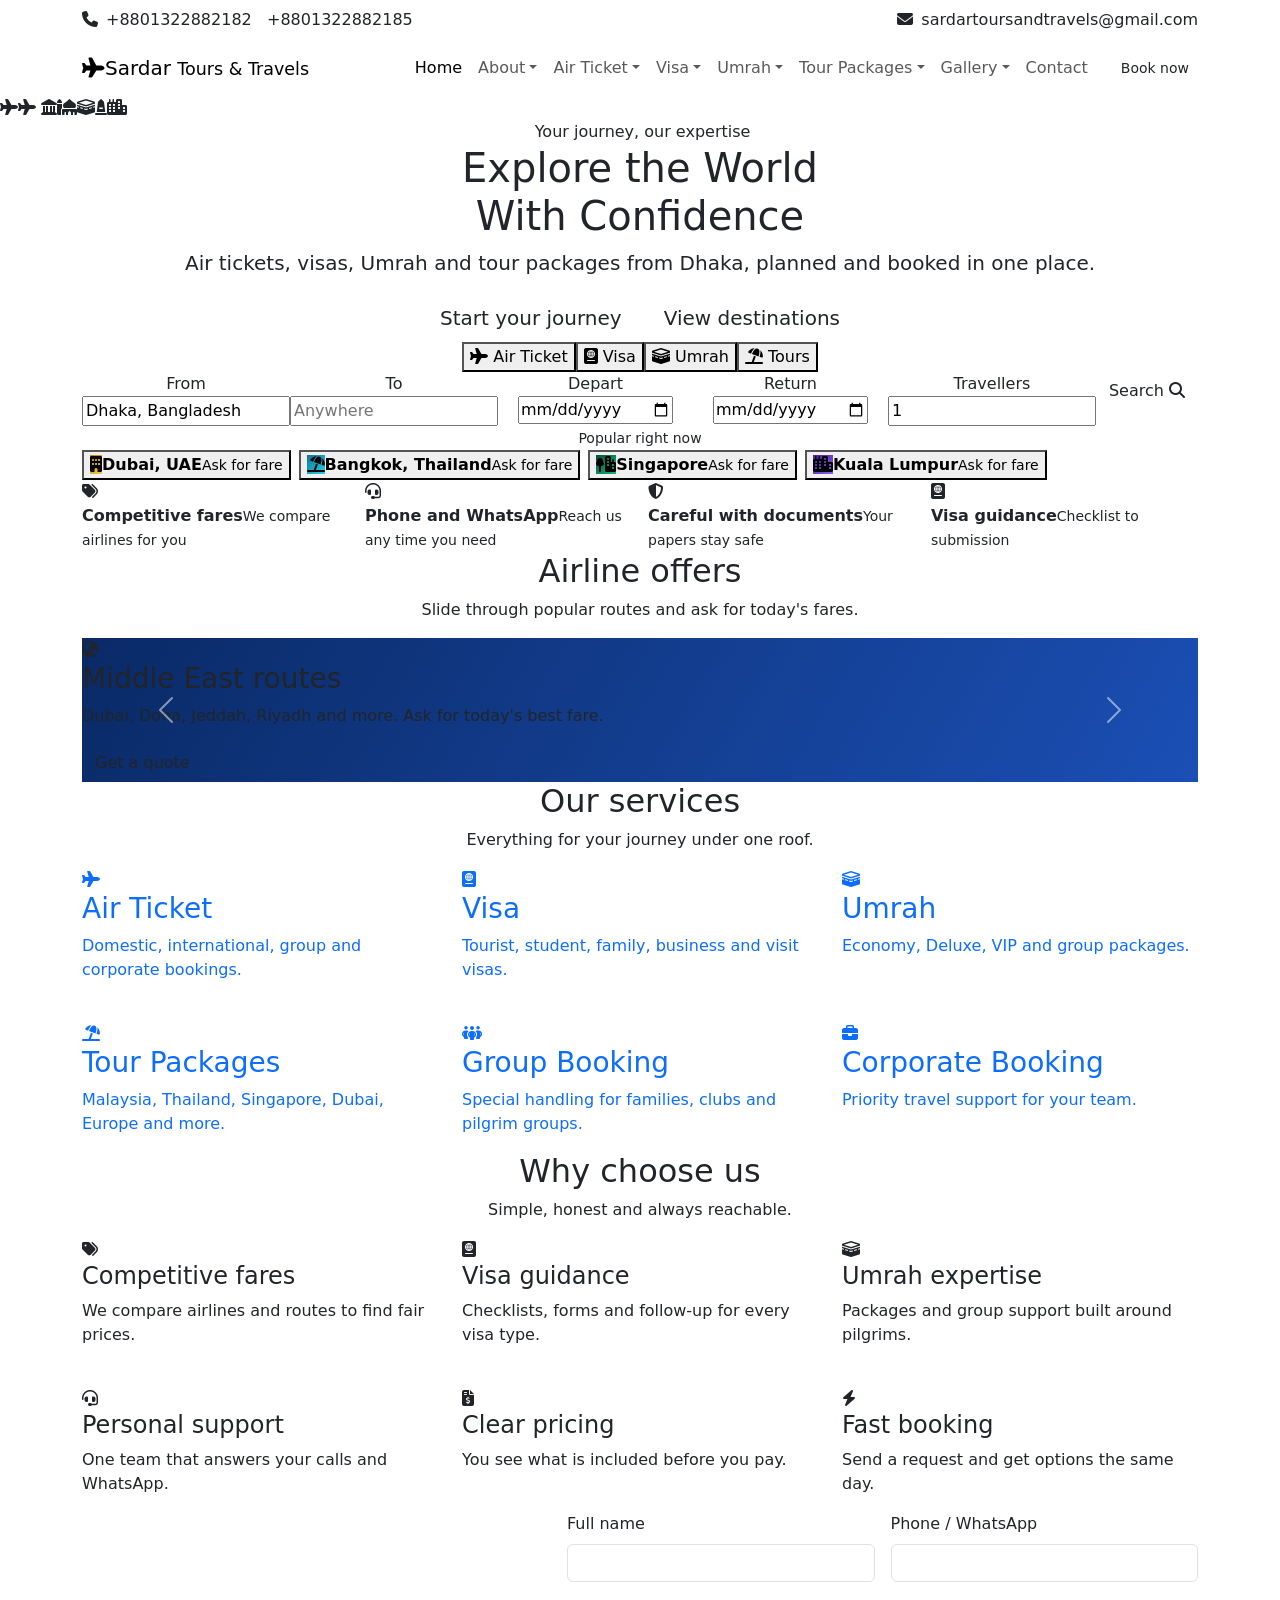
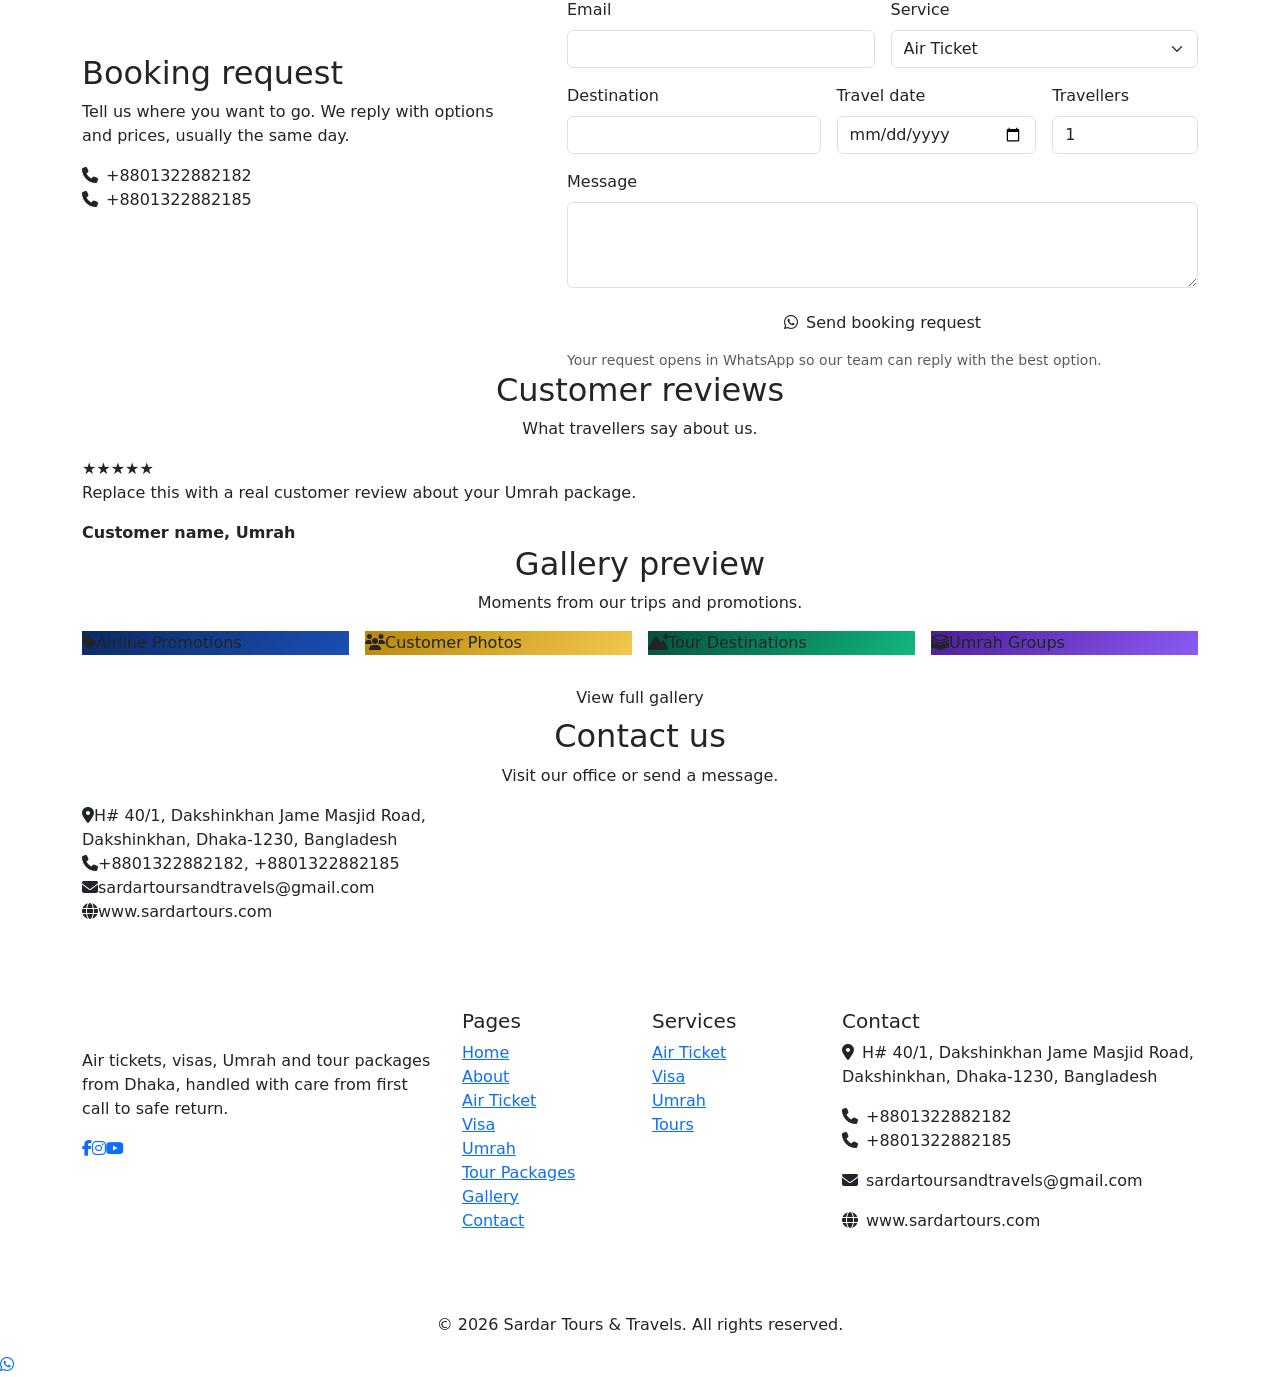
==== index.html @ 5929d1b6 "Add files via upload" ====
<!DOCTYPE html><html lang="en"><head><meta charset="utf-8"><meta name="viewport" content="width=device-width,initial-scale=1">
<title>Air Ticket, Visa, Umrah &amp; Tour Packages in Dhaka | Sardar Tours &amp; Travels</title><meta name="description" content="Sardar Tours &amp; Travels in Dakshinkhan, Dhaka offers air tickets, visa processing, Umrah packages and tours to Malaysia, Thailand, Singapore, Dubai and Europe.">
<meta name="keywords" content="air ticket Dhaka, visa processing Bangladesh, Umrah package, tour packages, Sardar Tours and Travels, Dakshinkhan">
<link rel="canonical" href="https://www.sardartours.com/index.html"><meta property="og:title" content="Air Ticket, Visa, Umrah &amp; Tour Packages in Dhaka | Sardar Tours &amp; Travels"><meta property="og:description" content="Sardar Tours &amp; Travels in Dakshinkhan, Dhaka offers air tickets, visa processing, Umrah packages and tours to Malaysia, Thailand, Singapore, Dubai and Europe."><meta property="og:type" content="website"><meta property="og:url" content="https://www.sardartours.com/index.html">
<meta name="theme-color" content="#0a2a66">
<link rel="preconnect" href="https://fonts.googleapis.com"><link rel="preconnect" href="https://fonts.gstatic.com" crossorigin>
<link href="https://fonts.googleapis.com/css2?family=Playfair+Display:wght@600;700&family=Poppins:wght@400;500;600&display=swap" rel="stylesheet">
<link href="https://cdn.jsdelivr.net/npm/bootstrap@5.3.3/dist/css/bootstrap.min.css" rel="stylesheet">
<link href="https://cdnjs.cloudflare.com/ajax/libs/font-awesome/6.5.2/css/all.min.css" rel="stylesheet">
<link href="css/style.css" rel="stylesheet"><script type="application/ld+json">{"@context":"https://schema.org","@type":"TravelAgency","name":"Sardar Tours & Travels","url":"https://www.sardartours.com","telephone":"+8801322882182","email":"sardartoursandtravels@gmail.com","address":{"@type":"PostalAddress","streetAddress":"H# 40/1, Dakshinkhan Jame Masjid Road","addressLocality":"Dakshinkhan, Dhaka","postalCode":"1230","addressCountry":"BD"}}</script></head><body>
<div class="topbar d-none d-md-block"><div class="container d-flex justify-content-between py-2"><span><i class="fa-solid fa-phone me-2"></i>+8801322882182 &nbsp; +8801322882185</span><span><i class="fa-solid fa-envelope me-2"></i>sardartoursandtravels@gmail.com</span></div></div>
<nav class="navbar navbar-expand-lg sticky-top"><div class="container"><a class="navbar-brand brand" href="index.html"><span class="logo"><i class="fa-solid fa-plane"></i></span><span>Sardar <small>Tours &amp; Travels</small></span></a>
<button class="navbar-toggler" data-bs-toggle="collapse" data-bs-target="#mn" aria-label="Menu"><i class="fa-solid fa-bars"></i></button>
<div class="collapse navbar-collapse" id="mn"><ul class="navbar-nav ms-auto align-items-lg-center"><li class="nav-item"><a class="nav-link active" href="index.html">Home</a></li><li class="nav-item dropdown"><a class="nav-link dropdown-toggle" href="about.html">About</a><ul class="dropdown-menu"><li><a class="dropdown-item" href="about.html#profile">Company Profile</a></li><li><a class="dropdown-item" href="about.html#mission">Mission</a></li><li><a class="dropdown-item" href="about.html#vision">Vision</a></li><li><a class="dropdown-item" href="about.html#why">Why Choose Us</a></li></ul></li><li class="nav-item dropdown"><a class="nav-link dropdown-toggle" href="air-ticket.html">Air Ticket</a><ul class="dropdown-menu"><li><a class="dropdown-item" href="air-ticket.html#domestic">Domestic</a></li><li><a class="dropdown-item" href="air-ticket.html#international">International</a></li><li><a class="dropdown-item" href="air-ticket.html#group">Group Booking</a></li><li><a class="dropdown-item" href="air-ticket.html#corporate">Corporate Booking</a></li></ul></li><li class="nav-item dropdown"><a class="nav-link dropdown-toggle" href="visa.html">Visa</a><ul class="dropdown-menu"><li><a class="dropdown-item" href="visa.html#tourist">Tourist</a></li><li><a class="dropdown-item" href="visa.html#student">Student</a></li><li><a class="dropdown-item" href="visa.html#family">Family</a></li><li><a class="dropdown-item" href="visa.html#business">Business</a></li><li><a class="dropdown-item" href="visa.html#visit">Visit Visa</a></li></ul></li><li class="nav-item dropdown"><a class="nav-link dropdown-toggle" href="umrah.html">Umrah</a><ul class="dropdown-menu"><li><a class="dropdown-item" href="umrah.html#economy">Economy</a></li><li><a class="dropdown-item" href="umrah.html#deluxe">Deluxe</a></li><li><a class="dropdown-item" href="umrah.html#vip">VIP</a></li><li><a class="dropdown-item" href="umrah.html#group">Group Packages</a></li></ul></li><li class="nav-item dropdown"><a class="nav-link dropdown-toggle" href="tour-packages.html">Tour Packages</a><ul class="dropdown-menu"><li><a class="dropdown-item" href="tour-packages.html#malaysia">Malaysia</a></li><li><a class="dropdown-item" href="tour-packages.html#thailand">Thailand</a></li><li><a class="dropdown-item" href="tour-packages.html#singapore">Singapore</a></li><li><a class="dropdown-item" href="tour-packages.html#indonesia">Indonesia</a></li><li><a class="dropdown-item" href="tour-packages.html#dubai">Dubai</a></li><li><a class="dropdown-item" href="tour-packages.html#saudi-arabia">Saudi Arabia</a></li><li><a class="dropdown-item" href="tour-packages.html#europe">Europe</a></li></ul></li><li class="nav-item dropdown"><a class="nav-link dropdown-toggle" href="gallery.html">Gallery</a><ul class="dropdown-menu"><li><a class="dropdown-item" href="gallery.html#gallery">Airline Promotions</a></li><li><a class="dropdown-item" href="gallery.html#gallery">Customer Photos</a></li><li><a class="dropdown-item" href="gallery.html#gallery">Tour Destinations</a></li><li><a class="dropdown-item" href="gallery.html#gallery">Umrah Groups</a></li></ul></li><li class="nav-item"><a class="nav-link" href="contact.html">Contact</a></li><li class="nav-item ms-lg-3"><a class="btn btn-gold btn-sm" href="index.html#booking">Book now</a></li></ul></div></div></nav>
<section class="hero v2"><i class="fa-solid fa-plane plane"></i><i class="fa-solid fa-plane plane p2"></i><span class="cloud c1"></span><span class="cloud c2"></span><span class="cloud c3"></span>
<i class="fa-solid fa-landmark lm l1"></i><i class="fa-solid fa-mosque lm l2"></i><i class="fa-solid fa-kaaba lm l3"></i><i class="fa-solid fa-monument lm l4"></i><i class="fa-solid fa-city lm l5"></i>
<div class="container position-relative text-center"><span class="pill"><i class="fa-solid fa-sparkles"></i> Your journey, our expertise</span>
<h1>Explore the World<br>With Confidence</h1><p class="lead">Air tickets, visas, Umrah and tour packages from Dhaka, planned and booked in one place.</p>
<a class="btn btn-gold btn-lg me-2" href="#booking">Start your journey</a><a class="btn btn-glass btn-lg" href="tour-packages.html">View destinations</a>
<form class="lead-form search-card" novalidate><input type="hidden" name="Service" value="Air Ticket"><div class="tabs"><button type="button" class="tab active" data-tab="Air Ticket"><i class="fa-solid fa-plane"></i> Air Ticket</button><button type="button" class="tab" data-tab="Visa"><i class="fa-solid fa-passport"></i> Visa</button><button type="button" class="tab" data-tab="Umrah"><i class="fa-solid fa-kaaba"></i> Umrah</button><button type="button" class="tab" data-tab="Tour Package"><i class="fa-solid fa-umbrella-beach"></i> Tours</button></div>
<div class="row g-0 fields"><div class="col-md"><label for="hf">From</label><input id="hf" name="From" value="Dhaka, Bangladesh" required></div><div class="col-md"><label for="ht">To</label><input id="ht" name="Destination" placeholder="Anywhere" required></div><div class="col-md"><label for="hd">Depart</label><input id="hd" type="date" name="Date"></div><div class="col-md"><label for="hr">Return</label><input id="hr" type="date" name="Return"></div><div class="col-md"><label for="hg">Travellers</label><input id="hg" type="number" min="1" value="1" name="Travellers"></div><div class="col-md-auto"><button class="btn btn-search" type="submit">Search <i class="fa-solid fa-magnifying-glass"></i></button></div></div>
<div class="sugs"><small>Popular right now</small><div class="d-flex flex-wrap gap-2"><button type="button" class="sug" data-dest="Dubai, UAE"><span class="sg" style="background:linear-gradient(135deg,#b8860b,#f2c94c)"><i class="fa-solid fa-building"></i></span><span><b>Dubai, UAE</b><small>Ask for fare</small></span></button><button type="button" class="sug" data-dest="Bangkok, Thailand"><span class="sg" style="background:linear-gradient(135deg,#0e7490,#22d3ee)"><i class="fa-solid fa-umbrella-beach"></i></span><span><b>Bangkok, Thailand</b><small>Ask for fare</small></span></button><button type="button" class="sug" data-dest="Singapore"><span class="sg" style="background:linear-gradient(135deg,#064e3b,#10b981)"><i class="fa-solid fa-tree-city"></i></span><span><b>Singapore</b><small>Ask for fare</small></span></button><button type="button" class="sug" data-dest="Kuala Lumpur"><span class="sg" style="background:linear-gradient(135deg,#4c1d95,#8b5cf6)"><i class="fa-solid fa-city"></i></span><span><b>Kuala Lumpur</b><small>Ask for fare</small></span></button></div></div></form></div></section>
<section class="trust"><div class="container"><div class="row g-3 text-start"><div class="col-6 col-lg-3"><i class="fa-solid fa-tags"></i><div><b>Competitive fares</b><small>We compare airlines for you</small></div></div><div class="col-6 col-lg-3"><i class="fa-solid fa-headset"></i><div><b>Phone and WhatsApp</b><small>Reach us any time you need</small></div></div><div class="col-6 col-lg-3"><i class="fa-solid fa-shield-halved"></i><div><b>Careful with documents</b><small>Your papers stay safe</small></div></div><div class="col-6 col-lg-3"><i class="fa-solid fa-passport"></i><div><b>Visa guidance</b><small>Checklist to submission</small></div></div></div></div></section>
<section class="sec"><div class="container"><div class="sec-title text-center reveal"><h2>Airline offers</h2><div class="bar"></div><p>Slide through popular routes and ask for today's fares.</p></div><div id="offers" class="carousel slide" data-bs-ride="carousel"><div class="carousel-inner"><div class="carousel-item active"><div class="offer" style="background:linear-gradient(120deg,#0a2a66,#1b4fb5)"><i class="fa-solid fa-earth-asia"></i><h3>Middle East routes</h3><p>Dubai, Doha, Jeddah, Riyadh and more. Ask for today's best fare.</p><a class="btn btn-gold" href="#booking">Get a quote</a></div></div><div class="carousel-item"><div class="offer" style="background:linear-gradient(120deg,#b8860b,#f2c94c)"><i class="fa-solid fa-plane-departure"></i><h3>South-East Asia routes</h3><p>Kuala Lumpur, Bangkok, Singapore and Bali. Ask for today's best fare.</p><a class="btn btn-gold" href="#booking">Get a quote</a></div></div><div class="carousel-item"><div class="offer" style="background:linear-gradient(120deg,#064e3b,#10b981)"><i class="fa-solid fa-globe"></i><h3>Europe and USA</h3><p>Long-haul fares with flexible connections. Ask for today's best fare.</p><a class="btn btn-gold" href="#booking">Get a quote</a></div></div><div class="carousel-item"><div class="offer" style="background:linear-gradient(120deg,#4c1d95,#8b5cf6)"><i class="fa-solid fa-kaaba"></i><h3>Hajj and Umrah flights</h3><p>Group seats and direct Jeddah or Madinah options. Ask for today's best fare.</p><a class="btn btn-gold" href="#booking">Get a quote</a></div></div></div><button class="carousel-control-prev" data-bs-target="#offers" data-bs-slide="prev" aria-label="Previous"><span class="carousel-control-prev-icon"></span></button><button class="carousel-control-next" data-bs-target="#offers" data-bs-slide="next" aria-label="Next"><span class="carousel-control-next-icon"></span></button></div></div></section>
<section class="sec bg-soft"><div class="container"><div class="sec-title text-center reveal"><h2>Our services</h2><div class="bar"></div><p>Everything for your journey under one roof.</p></div><div class="row g-4"><div class="col-md-6 col-lg-4"><a href="air-ticket.html" class="card-x reveal d-block text-decoration-none"><div class="ico"><i class="fa-solid fa-plane"></i></div><h3>Air Ticket</h3><p>Domestic, international, group and corporate bookings.</p></a></div><div class="col-md-6 col-lg-4"><a href="visa.html" class="card-x reveal d-block text-decoration-none"><div class="ico"><i class="fa-solid fa-passport"></i></div><h3>Visa</h3><p>Tourist, student, family, business and visit visas.</p></a></div><div class="col-md-6 col-lg-4"><a href="umrah.html" class="card-x reveal d-block text-decoration-none"><div class="ico"><i class="fa-solid fa-kaaba"></i></div><h3>Umrah</h3><p>Economy, Deluxe, VIP and group packages.</p></a></div><div class="col-md-6 col-lg-4"><a href="tour-packages.html" class="card-x reveal d-block text-decoration-none"><div class="ico"><i class="fa-solid fa-umbrella-beach"></i></div><h3>Tour Packages</h3><p>Malaysia, Thailand, Singapore, Dubai, Europe and more.</p></a></div><div class="col-md-6 col-lg-4"><a href="air-ticket.html#group" class="card-x reveal d-block text-decoration-none"><div class="ico"><i class="fa-solid fa-people-group"></i></div><h3>Group Booking</h3><p>Special handling for families, clubs and pilgrim groups.</p></a></div><div class="col-md-6 col-lg-4"><a href="air-ticket.html#corporate" class="card-x reveal d-block text-decoration-none"><div class="ico"><i class="fa-solid fa-briefcase"></i></div><h3>Corporate Booking</h3><p>Priority travel support for your team.</p></a></div></div></div></section>
<section class="sec"><div class="container"><div class="sec-title text-center reveal"><h2>Why choose us</h2><div class="bar"></div><p>Simple, honest and always reachable.</p></div><div class="row g-4"><div class="col-md-6 col-lg-4"><div class="why reveal"><i class="fa-solid fa-tags"></i><div><h4>Competitive fares</h4><p>We compare airlines and routes to find fair prices.</p></div></div></div><div class="col-md-6 col-lg-4"><div class="why reveal"><i class="fa-solid fa-passport"></i><div><h4>Visa guidance</h4><p>Checklists, forms and follow-up for every visa type.</p></div></div></div><div class="col-md-6 col-lg-4"><div class="why reveal"><i class="fa-solid fa-kaaba"></i><div><h4>Umrah expertise</h4><p>Packages and group support built around pilgrims.</p></div></div></div><div class="col-md-6 col-lg-4"><div class="why reveal"><i class="fa-solid fa-headset"></i><div><h4>Personal support</h4><p>One team that answers your calls and WhatsApp.</p></div></div></div><div class="col-md-6 col-lg-4"><div class="why reveal"><i class="fa-solid fa-file-invoice-dollar"></i><div><h4>Clear pricing</h4><p>You see what is included before you pay.</p></div></div></div><div class="col-md-6 col-lg-4"><div class="why reveal"><i class="fa-solid fa-bolt"></i><div><h4>Fast booking</h4><p>Send a request and get options the same day.</p></div></div></div></div></div></section>
<section class="sec bg-soft" id="booking"><div class="container"><div class="row g-5 align-items-center"><div class="col-lg-5 reveal"><h2 class="text-navy">Booking request</h2><div class="bar"></div><p>Tell us where you want to go. We reply with options and prices, usually the same day.</p><p><i class="fa-solid fa-phone text-gold me-2"></i>+8801322882182<br><i class="fa-solid fa-phone text-gold me-2"></i>+8801322882185</p></div><div class="col-lg-7"><form class="lead-form form-panel" novalidate>
<div class="row g-3"><div class="col-md-6"><label class="form-label" for="nh">Full name</label><input id="nh" name="Name" class="form-control" required></div>
<div class="col-md-6"><label class="form-label" for="ph">Phone / WhatsApp</label><input id="ph" name="Phone" class="form-control" required></div>
<div class="col-md-6"><label class="form-label" for="eh">Email</label><input id="eh" type="email" name="Email" class="form-control"></div>
<div class="col-md-6"><label class="form-label" for="sh">Service</label><select id="sh" name="Service" class="form-select" required><option>Air Ticket</option><option>Visa</option><option>Umrah</option><option>Tour Package</option><option>Group Booking</option><option>Corporate Booking</option></select></div>
<div class="col-md-5"><label class="form-label" for="dh">Destination</label><input id="dh" name="Destination" class="form-control" required></div>
<div class="col-md-4"><label class="form-label" for="th">Travel date</label><input id="th" type="date" name="Date" class="form-control"></div>
<div class="col-md-3"><label class="form-label" for="gh">Travellers</label><input id="gh" type="number" min="1" value="1" name="Travellers" class="form-control"></div>
<div class="col-12"><label class="form-label" for="mh">Message</label><textarea id="mh" name="Message" rows="3" class="form-control"></textarea></div>
<div class="col-12"><button class="btn btn-gold w-100" type="submit"><i class="fa-brands fa-whatsapp me-2"></i>Send booking request</button><div class="form-note small mt-2 text-muted">Your request opens in WhatsApp so our team can reply with the best option.</div></div></div></form></div></div></div></section>
<section class="sec"><div class="container"><div class="sec-title text-center reveal"><h2>Customer reviews</h2><div class="bar"></div><p>What travellers say about us.</p></div><div id="rev" class="carousel slide" data-bs-ride="carousel"><div class="carousel-inner"><div class="carousel-item active"><div class="review"><div class="stars">★★★★★</div><p>Replace this with a real customer review about your Umrah package.</p><strong>Customer name, Umrah</strong></div></div><div class="carousel-item"><div class="review"><div class="stars">★★★★★</div><p>Replace this with a real review about visa or ticket service.</p><strong>Customer name, Visa</strong></div></div><div class="carousel-item"><div class="review"><div class="stars">★★★★★</div><p>Replace this with a real review about a tour package.</p><strong>Customer name, Tour</strong></div></div></div><div class="carousel-indicators static-ind"><button data-bs-target="#rev" data-bs-slide-to="0" class="active" aria-label="Review 1"></button><button data-bs-target="#rev" data-bs-slide-to="1" aria-label="Review 2"></button><button data-bs-target="#rev" data-bs-slide-to="2" aria-label="Review 3"></button></div></div></div></section>
<section class="sec bg-soft"><div class="container"><div class="sec-title text-center reveal"><h2>Gallery preview</h2><div class="bar"></div><p>Moments from our trips and promotions.</p></div><div class="row g-3"><div class="col-6 col-md-3"><div class="tile reveal" style="background:linear-gradient(135deg,#0a2a66,#1b4fb5)"><i class="fa-solid fa-tag"></i><span>Airline Promotions</span></div></div><div class="col-6 col-md-3"><div class="tile reveal" style="background:linear-gradient(135deg,#b8860b,#f2c94c)"><i class="fa-solid fa-users"></i><span>Customer Photos</span></div></div><div class="col-6 col-md-3"><div class="tile reveal" style="background:linear-gradient(135deg,#064e3b,#10b981)"><i class="fa-solid fa-mountain-sun"></i><span>Tour Destinations</span></div></div><div class="col-6 col-md-3"><div class="tile reveal" style="background:linear-gradient(135deg,#4c1d95,#8b5cf6)"><i class="fa-solid fa-kaaba"></i><span>Umrah Groups</span></div></div></div><div class="text-center mt-4"><a href="gallery.html" class="btn btn-gold">View full gallery</a></div></div></section>
<section class="sec"><div class="container"><div class="sec-title text-center reveal"><h2>Contact us</h2><div class="bar"></div><p>Visit our office or send a message.</p></div><div class="row g-4"><div class="col-lg-5 reveal"><ul class="contact-list list-unstyled"><li><i class="fa-solid fa-location-dot"></i>H# 40/1, Dakshinkhan Jame Masjid Road, Dakshinkhan, Dhaka-1230, Bangladesh</li><li><i class="fa-solid fa-phone"></i>+8801322882182, +8801322882185</li><li><i class="fa-solid fa-envelope"></i>sardartoursandtravels@gmail.com</li><li><i class="fa-solid fa-globe"></i>www.sardartours.com</li></ul></div><div class="col-lg-7"><iframe class="map" title="Sardar Tours &amp; Travels map" loading="lazy" src="https://www.google.com/maps?q=Dakshinkhan+Jame+Masjid+Dhaka+1230&amp;output=embed"></iframe></div></div></div></section>
<footer><div class="container py-5"><div class="row g-4"><div class="col-lg-4"><div class="brand text-white mb-3"><span class="logo"><i class="fa-solid fa-plane"></i></span> Sardar <small>Tours &amp; Travels</small></div><p>Air tickets, visas, Umrah and tour packages from Dhaka, handled with care from first call to safe return.</p>
<div class="social"><a href="#" aria-label="Facebook"><i class="fa-brands fa-facebook-f"></i></a><a href="#" aria-label="Instagram"><i class="fa-brands fa-instagram"></i></a><a href="#" aria-label="YouTube"><i class="fa-brands fa-youtube"></i></a></div></div>
<div class="col-6 col-lg-2"><h5>Pages</h5><ul class="list-unstyled"><li><a href="index.html">Home</a></li><li><a href="about.html">About</a></li><li><a href="air-ticket.html">Air Ticket</a></li><li><a href="visa.html">Visa</a></li><li><a href="umrah.html">Umrah</a></li><li><a href="tour-packages.html">Tour Packages</a></li><li><a href="gallery.html">Gallery</a></li><li><a href="contact.html">Contact</a></li></ul></div>
<div class="col-6 col-lg-2"><h5>Services</h5><ul class="list-unstyled"><li><a href="air-ticket.html">Air Ticket</a></li><li><a href="visa.html">Visa</a></li><li><a href="umrah.html">Umrah</a></li><li><a href="tour-packages.html">Tours</a></li></ul></div>
<div class="col-lg-4"><h5>Contact</h5><p><i class="fa-solid fa-location-dot me-2"></i>H# 40/1, Dakshinkhan Jame Masjid Road, Dakshinkhan, Dhaka-1230, Bangladesh</p><p><i class="fa-solid fa-phone me-2"></i>+8801322882182<br><i class="fa-solid fa-phone me-2"></i>+8801322882185</p><p><i class="fa-solid fa-envelope me-2"></i>sardartoursandtravels@gmail.com</p><p><i class="fa-solid fa-globe me-2"></i>www.sardartours.com</p></div></div></div>
<div class="copy py-3 text-center">&copy; <span id="yr">2026</span> Sardar Tours &amp; Travels. All rights reserved.</div></footer>
<a class="wa" href="https://wa.me/8801322882182?text=Assalamu%20alaikum%2C%20I%20need%20travel%20help" target="_blank" rel="noopener" aria-label="Chat on WhatsApp"><i class="fa-brands fa-whatsapp"></i></a>
<script src="https://cdn.jsdelivr.net/npm/bootstrap@5.3.3/dist/js/bootstrap.bundle.min.js"></script><script src="js/main.js"></script></body></html>
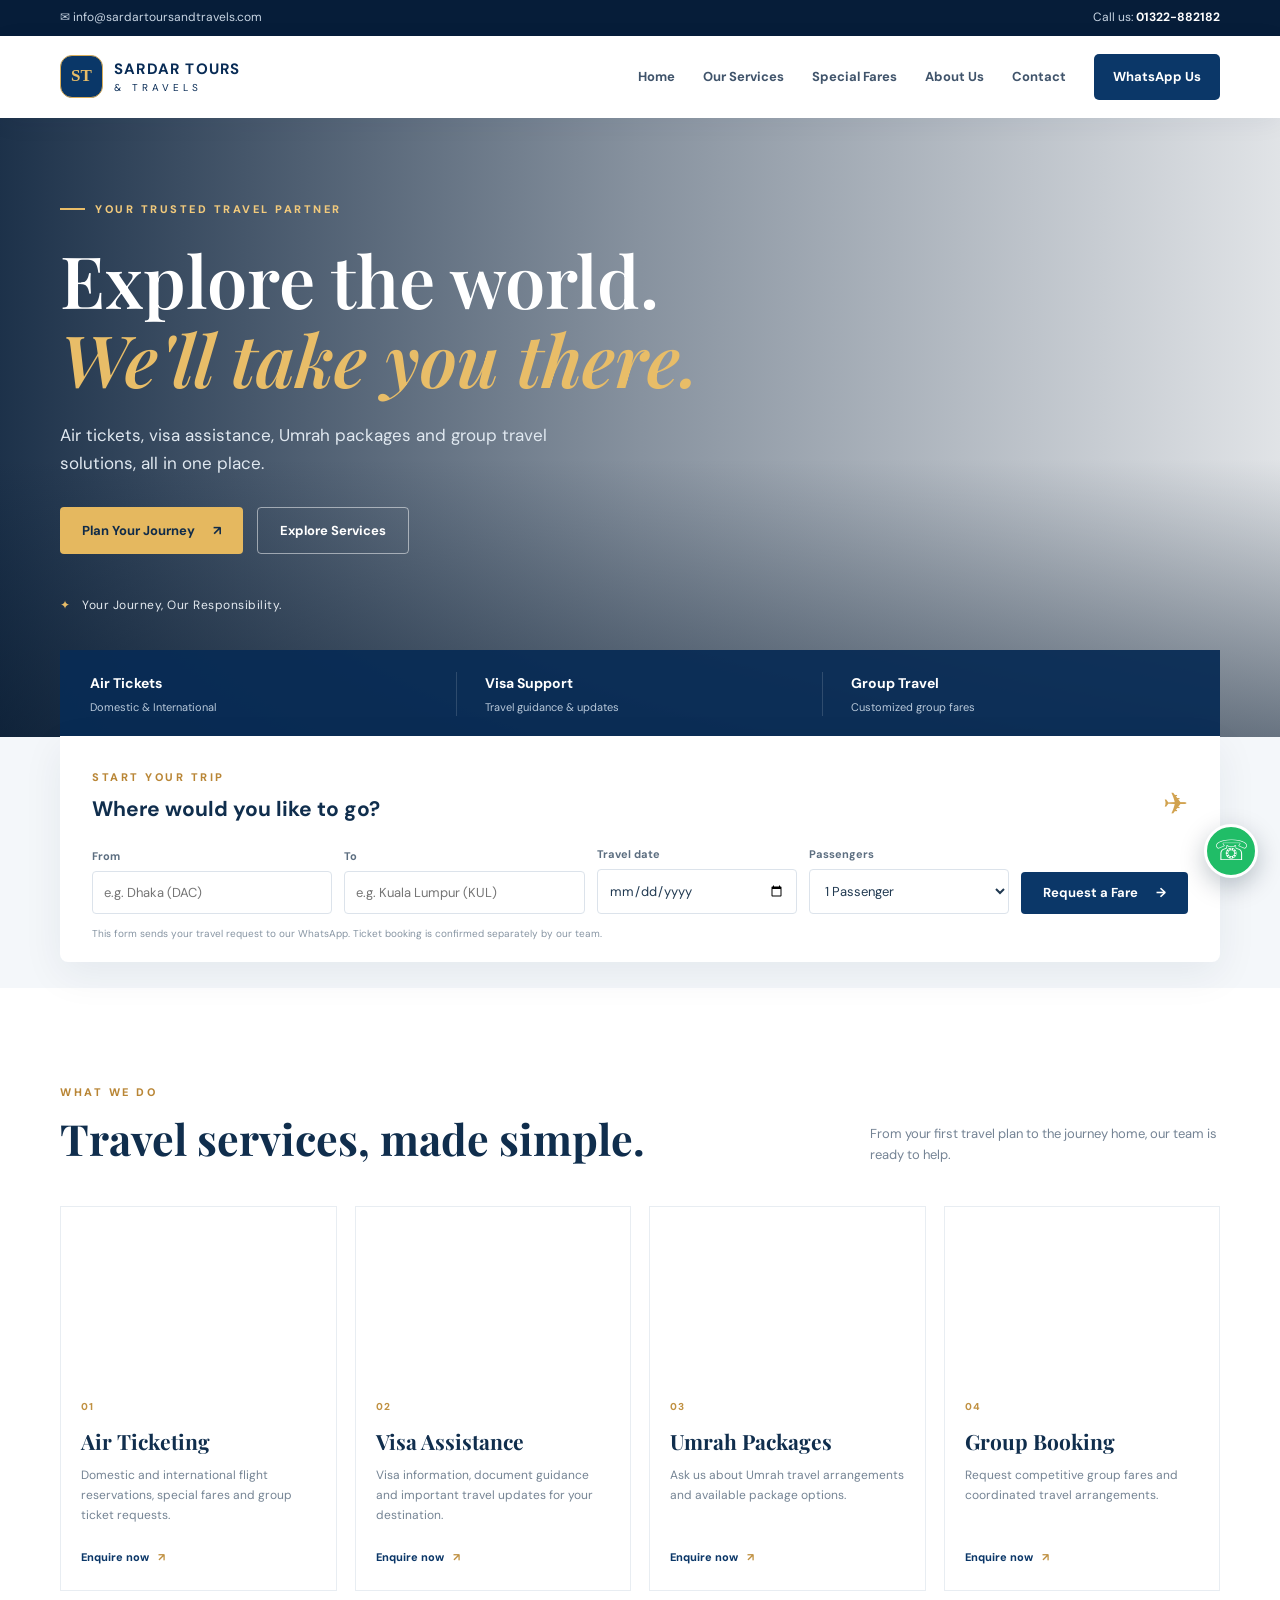
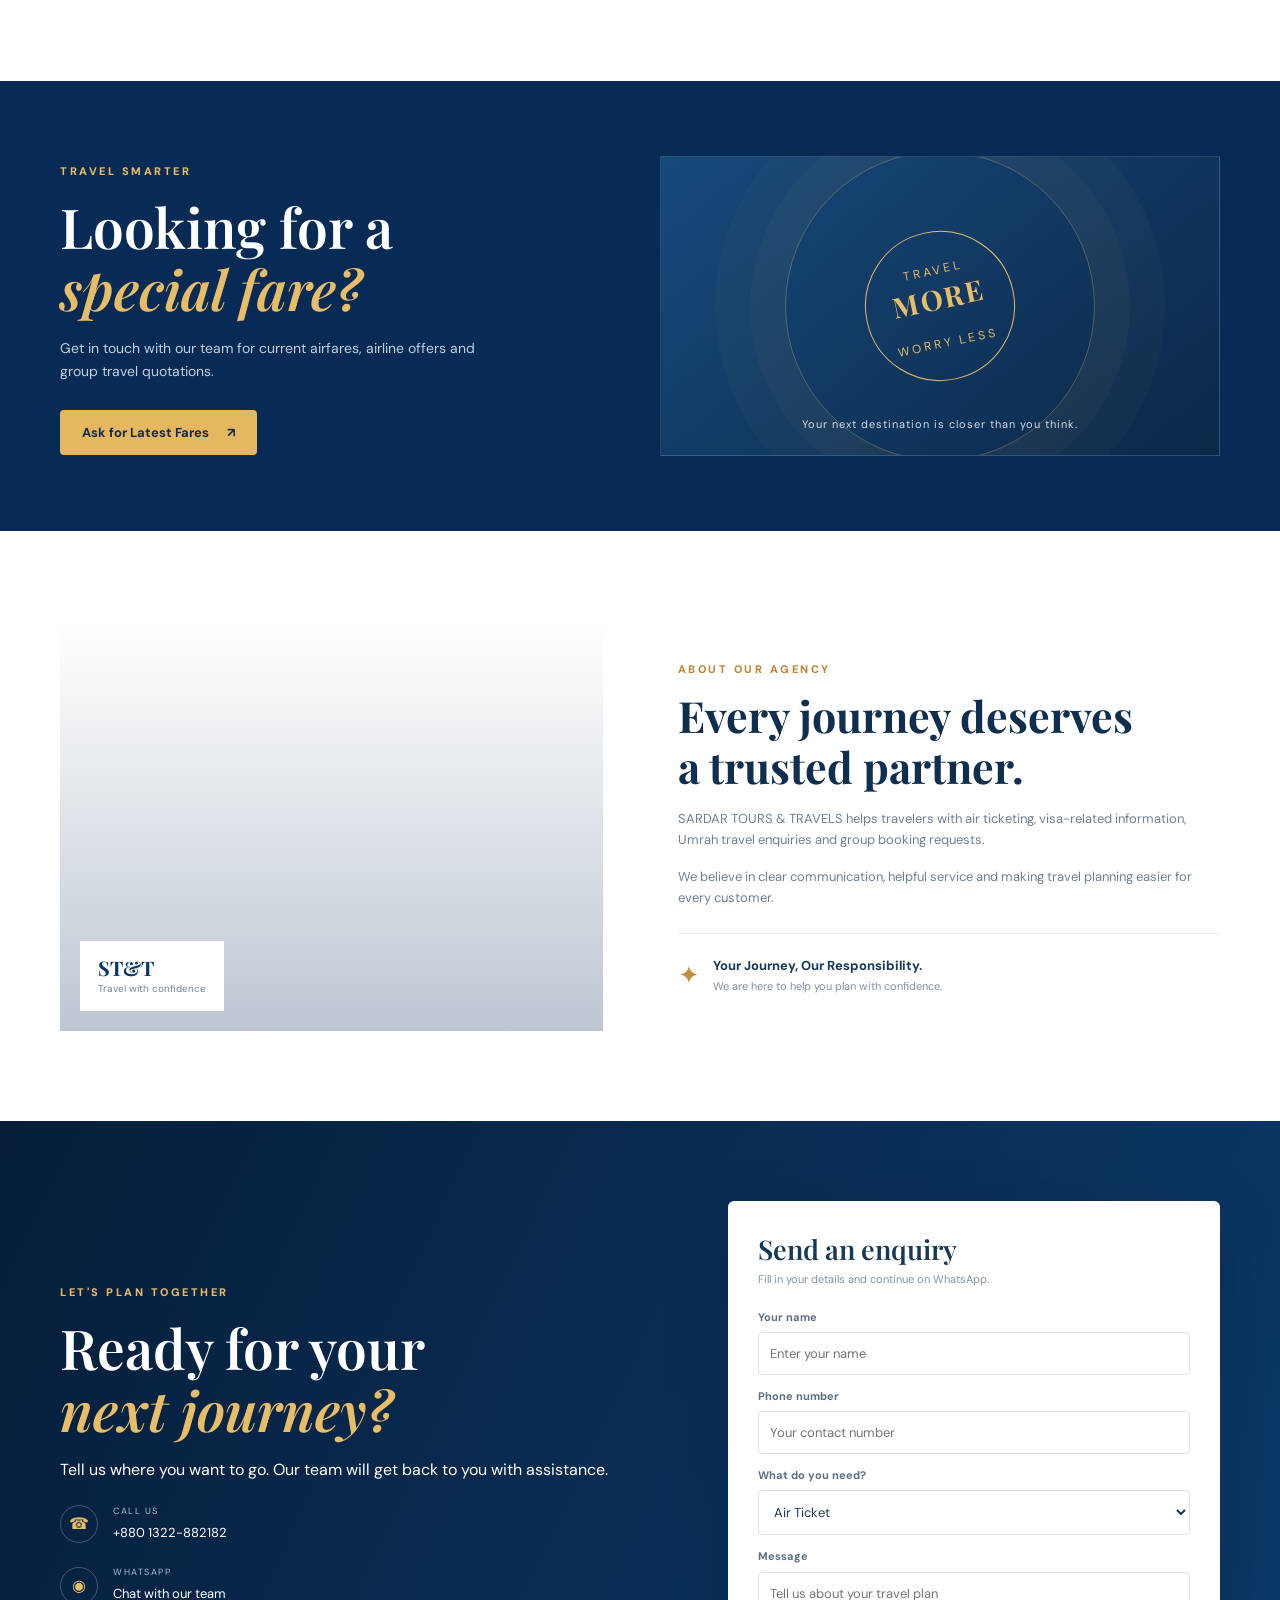
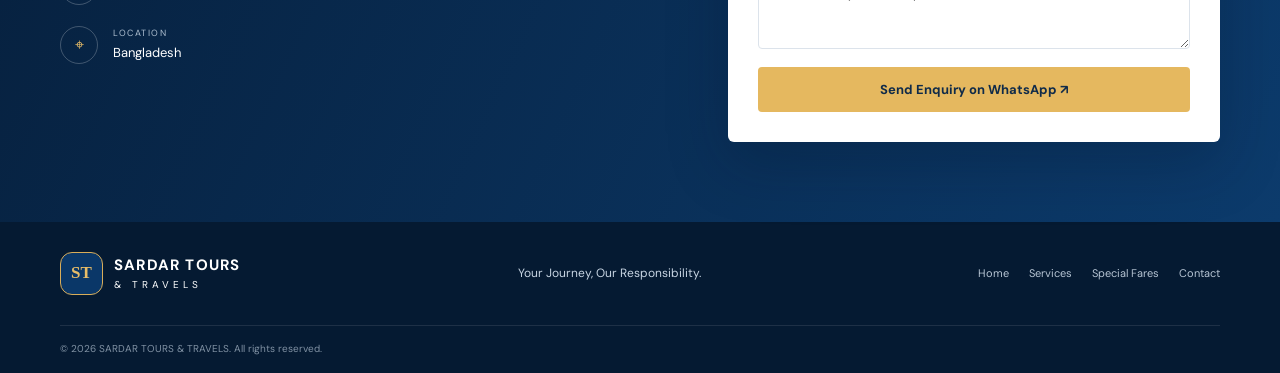
==== commit aebe815c: "Add files via upload" ====
--- a/index.html
+++ b/index.html
@@ -1,47 +1,147 @@
-<!DOCTYPE html><html lang="en"><head><meta charset="utf-8"><meta name="viewport" content="width=device-width,initial-scale=1">
-<title>Air Ticket, Visa, Umrah &amp; Tour Packages in Dhaka | Sardar Tours &amp; Travels</title><meta name="description" content="Sardar Tours &amp; Travels in Dakshinkhan, Dhaka offers air tickets, visa processing, Umrah packages and tours to Malaysia, Thailand, Singapore, Dubai and Europe.">
-<meta name="keywords" content="air ticket Dhaka, visa processing Bangladesh, Umrah package, tour packages, Sardar Tours and Travels, Dakshinkhan">
-<link rel="canonical" href="https://www.sardartours.com/index.html"><meta property="og:title" content="Air Ticket, Visa, Umrah &amp; Tour Packages in Dhaka | Sardar Tours &amp; Travels"><meta property="og:description" content="Sardar Tours &amp; Travels in Dakshinkhan, Dhaka offers air tickets, visa processing, Umrah packages and tours to Malaysia, Thailand, Singapore, Dubai and Europe."><meta property="og:type" content="website"><meta property="og:url" content="https://www.sardartours.com/index.html">
-<meta name="theme-color" content="#0a2a66">
-<link rel="preconnect" href="https://fonts.googleapis.com"><link rel="preconnect" href="https://fonts.gstatic.com" crossorigin>
-<link href="https://fonts.googleapis.com/css2?family=Playfair+Display:wght@600;700&family=Poppins:wght@400;500;600&display=swap" rel="stylesheet">
-<link href="https://cdn.jsdelivr.net/npm/bootstrap@5.3.3/dist/css/bootstrap.min.css" rel="stylesheet">
-<link href="https://cdnjs.cloudflare.com/ajax/libs/font-awesome/6.5.2/css/all.min.css" rel="stylesheet">
-<link href="css/style.css" rel="stylesheet"><script type="application/ld+json">{"@context":"https://schema.org","@type":"TravelAgency","name":"Sardar Tours & Travels","url":"https://www.sardartours.com","telephone":"+8801322882182","email":"sardartoursandtravels@gmail.com","address":{"@type":"PostalAddress","streetAddress":"H# 40/1, Dakshinkhan Jame Masjid Road","addressLocality":"Dakshinkhan, Dhaka","postalCode":"1230","addressCountry":"BD"}}</script></head><body>
-<div class="topbar d-none d-md-block"><div class="container d-flex justify-content-between py-2"><span><i class="fa-solid fa-phone me-2"></i>+8801322882182 &nbsp; +8801322882185</span><span><i class="fa-solid fa-envelope me-2"></i>sardartoursandtravels@gmail.com</span></div></div>
-<nav class="navbar navbar-expand-lg sticky-top"><div class="container"><a class="navbar-brand brand" href="index.html"><span class="logo"><i class="fa-solid fa-plane"></i></span><span>Sardar <small>Tours &amp; Travels</small></span></a>
-<button class="navbar-toggler" data-bs-toggle="collapse" data-bs-target="#mn" aria-label="Menu"><i class="fa-solid fa-bars"></i></button>
-<div class="collapse navbar-collapse" id="mn"><ul class="navbar-nav ms-auto align-items-lg-center"><li class="nav-item"><a class="nav-link active" href="index.html">Home</a></li><li class="nav-item dropdown"><a class="nav-link dropdown-toggle" href="about.html">About</a><ul class="dropdown-menu"><li><a class="dropdown-item" href="about.html#profile">Company Profile</a></li><li><a class="dropdown-item" href="about.html#mission">Mission</a></li><li><a class="dropdown-item" href="about.html#vision">Vision</a></li><li><a class="dropdown-item" href="about.html#why">Why Choose Us</a></li></ul></li><li class="nav-item dropdown"><a class="nav-link dropdown-toggle" href="air-ticket.html">Air Ticket</a><ul class="dropdown-menu"><li><a class="dropdown-item" href="air-ticket.html#domestic">Domestic</a></li><li><a class="dropdown-item" href="air-ticket.html#international">International</a></li><li><a class="dropdown-item" href="air-ticket.html#group">Group Booking</a></li><li><a class="dropdown-item" href="air-ticket.html#corporate">Corporate Booking</a></li></ul></li><li class="nav-item dropdown"><a class="nav-link dropdown-toggle" href="visa.html">Visa</a><ul class="dropdown-menu"><li><a class="dropdown-item" href="visa.html#tourist">Tourist</a></li><li><a class="dropdown-item" href="visa.html#student">Student</a></li><li><a class="dropdown-item" href="visa.html#family">Family</a></li><li><a class="dropdown-item" href="visa.html#business">Business</a></li><li><a class="dropdown-item" href="visa.html#visit">Visit Visa</a></li></ul></li><li class="nav-item dropdown"><a class="nav-link dropdown-toggle" href="umrah.html">Umrah</a><ul class="dropdown-menu"><li><a class="dropdown-item" href="umrah.html#economy">Economy</a></li><li><a class="dropdown-item" href="umrah.html#deluxe">Deluxe</a></li><li><a class="dropdown-item" href="umrah.html#vip">VIP</a></li><li><a class="dropdown-item" href="umrah.html#group">Group Packages</a></li></ul></li><li class="nav-item dropdown"><a class="nav-link dropdown-toggle" href="tour-packages.html">Tour Packages</a><ul class="dropdown-menu"><li><a class="dropdown-item" href="tour-packages.html#malaysia">Malaysia</a></li><li><a class="dropdown-item" href="tour-packages.html#thailand">Thailand</a></li><li><a class="dropdown-item" href="tour-packages.html#singapore">Singapore</a></li><li><a class="dropdown-item" href="tour-packages.html#indonesia">Indonesia</a></li><li><a class="dropdown-item" href="tour-packages.html#dubai">Dubai</a></li><li><a class="dropdown-item" href="tour-packages.html#saudi-arabia">Saudi Arabia</a></li><li><a class="dropdown-item" href="tour-packages.html#europe">Europe</a></li></ul></li><li class="nav-item dropdown"><a class="nav-link dropdown-toggle" href="gallery.html">Gallery</a><ul class="dropdown-menu"><li><a class="dropdown-item" href="gallery.html#gallery">Airline Promotions</a></li><li><a class="dropdown-item" href="gallery.html#gallery">Customer Photos</a></li><li><a class="dropdown-item" href="gallery.html#gallery">Tour Destinations</a></li><li><a class="dropdown-item" href="gallery.html#gallery">Umrah Groups</a></li></ul></li><li class="nav-item"><a class="nav-link" href="contact.html">Contact</a></li><li class="nav-item ms-lg-3"><a class="btn btn-gold btn-sm" href="index.html#booking">Book now</a></li></ul></div></div></nav>
-<section class="hero v2"><i class="fa-solid fa-plane plane"></i><i class="fa-solid fa-plane plane p2"></i><span class="cloud c1"></span><span class="cloud c2"></span><span class="cloud c3"></span>
-<i class="fa-solid fa-landmark lm l1"></i><i class="fa-solid fa-mosque lm l2"></i><i class="fa-solid fa-kaaba lm l3"></i><i class="fa-solid fa-monument lm l4"></i><i class="fa-solid fa-city lm l5"></i>
-<div class="container position-relative text-center"><span class="pill"><i class="fa-solid fa-sparkles"></i> Your journey, our expertise</span>
-<h1>Explore the World<br>With Confidence</h1><p class="lead">Air tickets, visas, Umrah and tour packages from Dhaka, planned and booked in one place.</p>
-<a class="btn btn-gold btn-lg me-2" href="#booking">Start your journey</a><a class="btn btn-glass btn-lg" href="tour-packages.html">View destinations</a>
-<form class="lead-form search-card" novalidate><input type="hidden" name="Service" value="Air Ticket"><div class="tabs"><button type="button" class="tab active" data-tab="Air Ticket"><i class="fa-solid fa-plane"></i> Air Ticket</button><button type="button" class="tab" data-tab="Visa"><i class="fa-solid fa-passport"></i> Visa</button><button type="button" class="tab" data-tab="Umrah"><i class="fa-solid fa-kaaba"></i> Umrah</button><button type="button" class="tab" data-tab="Tour Package"><i class="fa-solid fa-umbrella-beach"></i> Tours</button></div>
-<div class="row g-0 fields"><div class="col-md"><label for="hf">From</label><input id="hf" name="From" value="Dhaka, Bangladesh" required></div><div class="col-md"><label for="ht">To</label><input id="ht" name="Destination" placeholder="Anywhere" required></div><div class="col-md"><label for="hd">Depart</label><input id="hd" type="date" name="Date"></div><div class="col-md"><label for="hr">Return</label><input id="hr" type="date" name="Return"></div><div class="col-md"><label for="hg">Travellers</label><input id="hg" type="number" min="1" value="1" name="Travellers"></div><div class="col-md-auto"><button class="btn btn-search" type="submit">Search <i class="fa-solid fa-magnifying-glass"></i></button></div></div>
-<div class="sugs"><small>Popular right now</small><div class="d-flex flex-wrap gap-2"><button type="button" class="sug" data-dest="Dubai, UAE"><span class="sg" style="background:linear-gradient(135deg,#b8860b,#f2c94c)"><i class="fa-solid fa-building"></i></span><span><b>Dubai, UAE</b><small>Ask for fare</small></span></button><button type="button" class="sug" data-dest="Bangkok, Thailand"><span class="sg" style="background:linear-gradient(135deg,#0e7490,#22d3ee)"><i class="fa-solid fa-umbrella-beach"></i></span><span><b>Bangkok, Thailand</b><small>Ask for fare</small></span></button><button type="button" class="sug" data-dest="Singapore"><span class="sg" style="background:linear-gradient(135deg,#064e3b,#10b981)"><i class="fa-solid fa-tree-city"></i></span><span><b>Singapore</b><small>Ask for fare</small></span></button><button type="button" class="sug" data-dest="Kuala Lumpur"><span class="sg" style="background:linear-gradient(135deg,#4c1d95,#8b5cf6)"><i class="fa-solid fa-city"></i></span><span><b>Kuala Lumpur</b><small>Ask for fare</small></span></button></div></div></form></div></section>
-<section class="trust"><div class="container"><div class="row g-3 text-start"><div class="col-6 col-lg-3"><i class="fa-solid fa-tags"></i><div><b>Competitive fares</b><small>We compare airlines for you</small></div></div><div class="col-6 col-lg-3"><i class="fa-solid fa-headset"></i><div><b>Phone and WhatsApp</b><small>Reach us any time you need</small></div></div><div class="col-6 col-lg-3"><i class="fa-solid fa-shield-halved"></i><div><b>Careful with documents</b><small>Your papers stay safe</small></div></div><div class="col-6 col-lg-3"><i class="fa-solid fa-passport"></i><div><b>Visa guidance</b><small>Checklist to submission</small></div></div></div></div></section>
-<section class="sec"><div class="container"><div class="sec-title text-center reveal"><h2>Airline offers</h2><div class="bar"></div><p>Slide through popular routes and ask for today's fares.</p></div><div id="offers" class="carousel slide" data-bs-ride="carousel"><div class="carousel-inner"><div class="carousel-item active"><div class="offer" style="background:linear-gradient(120deg,#0a2a66,#1b4fb5)"><i class="fa-solid fa-earth-asia"></i><h3>Middle East routes</h3><p>Dubai, Doha, Jeddah, Riyadh and more. Ask for today's best fare.</p><a class="btn btn-gold" href="#booking">Get a quote</a></div></div><div class="carousel-item"><div class="offer" style="background:linear-gradient(120deg,#b8860b,#f2c94c)"><i class="fa-solid fa-plane-departure"></i><h3>South-East Asia routes</h3><p>Kuala Lumpur, Bangkok, Singapore and Bali. Ask for today's best fare.</p><a class="btn btn-gold" href="#booking">Get a quote</a></div></div><div class="carousel-item"><div class="offer" style="background:linear-gradient(120deg,#064e3b,#10b981)"><i class="fa-solid fa-globe"></i><h3>Europe and USA</h3><p>Long-haul fares with flexible connections. Ask for today's best fare.</p><a class="btn btn-gold" href="#booking">Get a quote</a></div></div><div class="carousel-item"><div class="offer" style="background:linear-gradient(120deg,#4c1d95,#8b5cf6)"><i class="fa-solid fa-kaaba"></i><h3>Hajj and Umrah flights</h3><p>Group seats and direct Jeddah or Madinah options. Ask for today's best fare.</p><a class="btn btn-gold" href="#booking">Get a quote</a></div></div></div><button class="carousel-control-prev" data-bs-target="#offers" data-bs-slide="prev" aria-label="Previous"><span class="carousel-control-prev-icon"></span></button><button class="carousel-control-next" data-bs-target="#offers" data-bs-slide="next" aria-label="Next"><span class="carousel-control-next-icon"></span></button></div></div></section>
-<section class="sec bg-soft"><div class="container"><div class="sec-title text-center reveal"><h2>Our services</h2><div class="bar"></div><p>Everything for your journey under one roof.</p></div><div class="row g-4"><div class="col-md-6 col-lg-4"><a href="air-ticket.html" class="card-x reveal d-block text-decoration-none"><div class="ico"><i class="fa-solid fa-plane"></i></div><h3>Air Ticket</h3><p>Domestic, international, group and corporate bookings.</p></a></div><div class="col-md-6 col-lg-4"><a href="visa.html" class="card-x reveal d-block text-decoration-none"><div class="ico"><i class="fa-solid fa-passport"></i></div><h3>Visa</h3><p>Tourist, student, family, business and visit visas.</p></a></div><div class="col-md-6 col-lg-4"><a href="umrah.html" class="card-x reveal d-block text-decoration-none"><div class="ico"><i class="fa-solid fa-kaaba"></i></div><h3>Umrah</h3><p>Economy, Deluxe, VIP and group packages.</p></a></div><div class="col-md-6 col-lg-4"><a href="tour-packages.html" class="card-x reveal d-block text-decoration-none"><div class="ico"><i class="fa-solid fa-umbrella-beach"></i></div><h3>Tour Packages</h3><p>Malaysia, Thailand, Singapore, Dubai, Europe and more.</p></a></div><div class="col-md-6 col-lg-4"><a href="air-ticket.html#group" class="card-x reveal d-block text-decoration-none"><div class="ico"><i class="fa-solid fa-people-group"></i></div><h3>Group Booking</h3><p>Special handling for families, clubs and pilgrim groups.</p></a></div><div class="col-md-6 col-lg-4"><a href="air-ticket.html#corporate" class="card-x reveal d-block text-decoration-none"><div class="ico"><i class="fa-solid fa-briefcase"></i></div><h3>Corporate Booking</h3><p>Priority travel support for your team.</p></a></div></div></div></section>
-<section class="sec"><div class="container"><div class="sec-title text-center reveal"><h2>Why choose us</h2><div class="bar"></div><p>Simple, honest and always reachable.</p></div><div class="row g-4"><div class="col-md-6 col-lg-4"><div class="why reveal"><i class="fa-solid fa-tags"></i><div><h4>Competitive fares</h4><p>We compare airlines and routes to find fair prices.</p></div></div></div><div class="col-md-6 col-lg-4"><div class="why reveal"><i class="fa-solid fa-passport"></i><div><h4>Visa guidance</h4><p>Checklists, forms and follow-up for every visa type.</p></div></div></div><div class="col-md-6 col-lg-4"><div class="why reveal"><i class="fa-solid fa-kaaba"></i><div><h4>Umrah expertise</h4><p>Packages and group support built around pilgrims.</p></div></div></div><div class="col-md-6 col-lg-4"><div class="why reveal"><i class="fa-solid fa-headset"></i><div><h4>Personal support</h4><p>One team that answers your calls and WhatsApp.</p></div></div></div><div class="col-md-6 col-lg-4"><div class="why reveal"><i class="fa-solid fa-file-invoice-dollar"></i><div><h4>Clear pricing</h4><p>You see what is included before you pay.</p></div></div></div><div class="col-md-6 col-lg-4"><div class="why reveal"><i class="fa-solid fa-bolt"></i><div><h4>Fast booking</h4><p>Send a request and get options the same day.</p></div></div></div></div></div></section>
-<section class="sec bg-soft" id="booking"><div class="container"><div class="row g-5 align-items-center"><div class="col-lg-5 reveal"><h2 class="text-navy">Booking request</h2><div class="bar"></div><p>Tell us where you want to go. We reply with options and prices, usually the same day.</p><p><i class="fa-solid fa-phone text-gold me-2"></i>+8801322882182<br><i class="fa-solid fa-phone text-gold me-2"></i>+8801322882185</p></div><div class="col-lg-7"><form class="lead-form form-panel" novalidate>
-<div class="row g-3"><div class="col-md-6"><label class="form-label" for="nh">Full name</label><input id="nh" name="Name" class="form-control" required></div>
-<div class="col-md-6"><label class="form-label" for="ph">Phone / WhatsApp</label><input id="ph" name="Phone" class="form-control" required></div>
-<div class="col-md-6"><label class="form-label" for="eh">Email</label><input id="eh" type="email" name="Email" class="form-control"></div>
-<div class="col-md-6"><label class="form-label" for="sh">Service</label><select id="sh" name="Service" class="form-select" required><option>Air Ticket</option><option>Visa</option><option>Umrah</option><option>Tour Package</option><option>Group Booking</option><option>Corporate Booking</option></select></div>
-<div class="col-md-5"><label class="form-label" for="dh">Destination</label><input id="dh" name="Destination" class="form-control" required></div>
-<div class="col-md-4"><label class="form-label" for="th">Travel date</label><input id="th" type="date" name="Date" class="form-control"></div>
-<div class="col-md-3"><label class="form-label" for="gh">Travellers</label><input id="gh" type="number" min="1" value="1" name="Travellers" class="form-control"></div>
-<div class="col-12"><label class="form-label" for="mh">Message</label><textarea id="mh" name="Message" rows="3" class="form-control"></textarea></div>
-<div class="col-12"><button class="btn btn-gold w-100" type="submit"><i class="fa-brands fa-whatsapp me-2"></i>Send booking request</button><div class="form-note small mt-2 text-muted">Your request opens in WhatsApp so our team can reply with the best option.</div></div></div></form></div></div></div></section>
-<section class="sec"><div class="container"><div class="sec-title text-center reveal"><h2>Customer reviews</h2><div class="bar"></div><p>What travellers say about us.</p></div><div id="rev" class="carousel slide" data-bs-ride="carousel"><div class="carousel-inner"><div class="carousel-item active"><div class="review"><div class="stars">★★★★★</div><p>Replace this with a real customer review about your Umrah package.</p><strong>Customer name, Umrah</strong></div></div><div class="carousel-item"><div class="review"><div class="stars">★★★★★</div><p>Replace this with a real review about visa or ticket service.</p><strong>Customer name, Visa</strong></div></div><div class="carousel-item"><div class="review"><div class="stars">★★★★★</div><p>Replace this with a real review about a tour package.</p><strong>Customer name, Tour</strong></div></div></div><div class="carousel-indicators static-ind"><button data-bs-target="#rev" data-bs-slide-to="0" class="active" aria-label="Review 1"></button><button data-bs-target="#rev" data-bs-slide-to="1" aria-label="Review 2"></button><button data-bs-target="#rev" data-bs-slide-to="2" aria-label="Review 3"></button></div></div></div></section>
-<section class="sec bg-soft"><div class="container"><div class="sec-title text-center reveal"><h2>Gallery preview</h2><div class="bar"></div><p>Moments from our trips and promotions.</p></div><div class="row g-3"><div class="col-6 col-md-3"><div class="tile reveal" style="background:linear-gradient(135deg,#0a2a66,#1b4fb5)"><i class="fa-solid fa-tag"></i><span>Airline Promotions</span></div></div><div class="col-6 col-md-3"><div class="tile reveal" style="background:linear-gradient(135deg,#b8860b,#f2c94c)"><i class="fa-solid fa-users"></i><span>Customer Photos</span></div></div><div class="col-6 col-md-3"><div class="tile reveal" style="background:linear-gradient(135deg,#064e3b,#10b981)"><i class="fa-solid fa-mountain-sun"></i><span>Tour Destinations</span></div></div><div class="col-6 col-md-3"><div class="tile reveal" style="background:linear-gradient(135deg,#4c1d95,#8b5cf6)"><i class="fa-solid fa-kaaba"></i><span>Umrah Groups</span></div></div></div><div class="text-center mt-4"><a href="gallery.html" class="btn btn-gold">View full gallery</a></div></div></section>
-<section class="sec"><div class="container"><div class="sec-title text-center reveal"><h2>Contact us</h2><div class="bar"></div><p>Visit our office or send a message.</p></div><div class="row g-4"><div class="col-lg-5 reveal"><ul class="contact-list list-unstyled"><li><i class="fa-solid fa-location-dot"></i>H# 40/1, Dakshinkhan Jame Masjid Road, Dakshinkhan, Dhaka-1230, Bangladesh</li><li><i class="fa-solid fa-phone"></i>+8801322882182, +8801322882185</li><li><i class="fa-solid fa-envelope"></i>sardartoursandtravels@gmail.com</li><li><i class="fa-solid fa-globe"></i>www.sardartours.com</li></ul></div><div class="col-lg-7"><iframe class="map" title="Sardar Tours &amp; Travels map" loading="lazy" src="https://www.google.com/maps?q=Dakshinkhan+Jame+Masjid+Dhaka+1230&amp;output=embed"></iframe></div></div></div></section>
-<footer><div class="container py-5"><div class="row g-4"><div class="col-lg-4"><div class="brand text-white mb-3"><span class="logo"><i class="fa-solid fa-plane"></i></span> Sardar <small>Tours &amp; Travels</small></div><p>Air tickets, visas, Umrah and tour packages from Dhaka, handled with care from first call to safe return.</p>
-<div class="social"><a href="#" aria-label="Facebook"><i class="fa-brands fa-facebook-f"></i></a><a href="#" aria-label="Instagram"><i class="fa-brands fa-instagram"></i></a><a href="#" aria-label="YouTube"><i class="fa-brands fa-youtube"></i></a></div></div>
-<div class="col-6 col-lg-2"><h5>Pages</h5><ul class="list-unstyled"><li><a href="index.html">Home</a></li><li><a href="about.html">About</a></li><li><a href="air-ticket.html">Air Ticket</a></li><li><a href="visa.html">Visa</a></li><li><a href="umrah.html">Umrah</a></li><li><a href="tour-packages.html">Tour Packages</a></li><li><a href="gallery.html">Gallery</a></li><li><a href="contact.html">Contact</a></li></ul></div>
-<div class="col-6 col-lg-2"><h5>Services</h5><ul class="list-unstyled"><li><a href="air-ticket.html">Air Ticket</a></li><li><a href="visa.html">Visa</a></li><li><a href="umrah.html">Umrah</a></li><li><a href="tour-packages.html">Tours</a></li></ul></div>
-<div class="col-lg-4"><h5>Contact</h5><p><i class="fa-solid fa-location-dot me-2"></i>H# 40/1, Dakshinkhan Jame Masjid Road, Dakshinkhan, Dhaka-1230, Bangladesh</p><p><i class="fa-solid fa-phone me-2"></i>+8801322882182<br><i class="fa-solid fa-phone me-2"></i>+8801322882185</p><p><i class="fa-solid fa-envelope me-2"></i>sardartoursandtravels@gmail.com</p><p><i class="fa-solid fa-globe me-2"></i>www.sardartours.com</p></div></div></div>
-<div class="copy py-3 text-center">&copy; <span id="yr">2026</span> Sardar Tours &amp; Travels. All rights reserved.</div></footer>
-<a class="wa" href="https://wa.me/8801322882182?text=Assalamu%20alaikum%2C%20I%20need%20travel%20help" target="_blank" rel="noopener" aria-label="Chat on WhatsApp"><i class="fa-brands fa-whatsapp"></i></a>
-<script src="https://cdn.jsdelivr.net/npm/bootstrap@5.3.3/dist/js/bootstrap.bundle.min.js"></script><script src="js/main.js"></script></body></html>+<!DOCTYPE html>
+<html lang="en">
+<head>
+  <meta charset="UTF-8">
+  <meta name="viewport" content="width=device-width, initial-scale=1.0">
+  <meta name="description" content="SARDAR TOURS & TRAVELS - Air tickets, visa assistance, Umrah packages and group travel services.">
+  <meta name="theme-color" content="#082b55">
+  <title>SARDAR TOURS & TRAVELS | Your Journey, Our Responsibility</title>
+  <link rel="preconnect" href="https://fonts.googleapis.com">
+  <link rel="preconnect" href="https://fonts.gstatic.com" crossorigin>
+  <link href="https://fonts.googleapis.com/css2?family=DM+Sans:wght@400;500;600;700;800&family=Playfair+Display:wght@600;700&display=swap" rel="stylesheet">
+  <link rel="stylesheet" href="styles.css">
+</head>
+<body>
+  <div class="topbar">
+    <div class="container topbar-inner">
+      <span>✉ info@sardartoursandtravels.com</span>
+      <span>Call us: <a href="tel:+8801322882182">01322-882182</a></span>
+    </div>
+  </div>
+
+  <header class="header">
+    <div class="container nav-wrap">
+      <a class="brand" href="#home" aria-label="Sardar Tours and Travels home">
+        <span class="brand-mark">ST</span>
+        <span><strong>SARDAR TOURS</strong><small>&amp; TRAVELS</small></span>
+      </a>
+      <button class="menu-toggle" id="menuToggle" aria-label="Open navigation" aria-expanded="false">☰</button>
+      <nav class="nav" id="mainNav">
+        <a href="#home">Home</a>
+        <a href="#services">Our Services</a>
+        <a href="#offers">Special Fares</a>
+        <a href="#about">About Us</a>
+        <a href="#contact">Contact</a>
+        <a class="nav-cta" href="https://wa.me/8801322882182" target="_blank" rel="noopener">WhatsApp Us</a>
+      </nav>
+    </div>
+  </header>
+
+  <main>
+    <section class="hero" id="home">
+      <div class="hero-shade"></div>
+      <div class="container hero-content">
+        <div class="eyebrow"><span></span> YOUR TRUSTED TRAVEL PARTNER</div>
+        <h1>Explore the world.<br><em>We'll take you there.</em></h1>
+        <p>Air tickets, visa assistance, Umrah packages and group travel solutions, all in one place.</p>
+        <div class="hero-actions">
+          <a class="btn btn-gold" href="#contact">Plan Your Journey <span>↗</span></a>
+          <a class="btn btn-outline" href="#services">Explore Services</a>
+        </div>
+        <div class="hero-note"><span class="note-icon">✦</span> Your Journey, Our Responsibility.</div>
+      </div>
+      <div class="hero-stats container">
+        <div><strong>Air Tickets</strong><span>Domestic &amp; International</span></div>
+        <div><strong>Visa Support</strong><span>Travel guidance &amp; updates</span></div>
+        <div><strong>Group Travel</strong><span>Customized group fares</span></div>
+      </div>
+    </section>
+
+    <section class="quick-search">
+      <div class="container search-card">
+        <div class="search-heading">
+          <div><span class="section-kicker">START YOUR TRIP</span><h2>Where would you like to go?</h2></div>
+          <span class="plane-icon">✈</span>
+        </div>
+        <form id="travelForm" class="travel-form">
+          <label>From<input name="from" placeholder="e.g. Dhaka (DAC)" required></label>
+          <label>To<input name="to" placeholder="e.g. Kuala Lumpur (KUL)" required></label>
+          <label>Travel date<input name="date" type="date" required></label>
+          <label>Passengers<select name="passengers"><option>1 Passenger</option><option>2 Passengers</option><option>3 Passengers</option><option>4 Passengers</option><option>5+ Passengers</option><option>Group booking</option></select></label>
+          <button class="btn btn-blue" type="submit">Request a Fare <span>→</span></button>
+        </form>
+        <p class="form-hint">This form sends your travel request to our WhatsApp. Ticket booking is confirmed separately by our team.</p>
+      </div>
+    </section>
+
+    <section class="section services" id="services">
+      <div class="container">
+        <div class="section-head">
+          <div><span class="section-kicker">WHAT WE DO</span><h2>Travel services, made simple.</h2></div>
+          <p>From your first travel plan to the journey home, our team is ready to help.</p>
+        </div>
+        <div class="service-grid">
+          <article class="service-card">
+            <div class="service-image air-image"></div><div class="service-body"><span class="service-number">01</span><h3>Air Ticketing</h3><p>Domestic and international flight reservations, special fares and group ticket requests.</p><a href="#contact">Enquire now <b>↗</b></a></div>
+          </article>
+          <article class="service-card">
+            <div class="service-image visa-image"></div><div class="service-body"><span class="service-number">02</span><h3>Visa Assistance</h3><p>Visa information, document guidance and important travel updates for your destination.</p><a href="#contact">Enquire now <b>↗</b></a></div>
+          </article>
+          <article class="service-card">
+            <div class="service-image umrah-image"></div><div class="service-body"><span class="service-number">03</span><h3>Umrah Packages</h3><p>Ask us about Umrah travel arrangements and available package options.</p><a href="#contact">Enquire now <b>↗</b></a></div>
+          </article>
+          <article class="service-card">
+            <div class="service-image group-image"></div><div class="service-body"><span class="service-number">04</span><h3>Group Booking</h3><p>Request competitive group fares and coordinated travel arrangements.</p><a href="#contact">Enquire now <b>↗</b></a></div>
+          </article>
+        </div>
+      </div>
+    </section>
+
+    <section class="offer-section" id="offers">
+      <div class="container offer-layout">
+        <div><span class="section-kicker light">TRAVEL SMARTER</span><h2>Looking for a<br><em>special fare?</em></h2><p>Get in touch with our team for current airfares, airline offers and group travel quotations.</p><a class="btn btn-gold" href="https://wa.me/8801322882182?text=Hello%20Sardar%20Tours%20%26%20Travels%2C%20please%20share%20your%20latest%20special%20airfares." target="_blank" rel="noopener">Ask for Latest Fares <span>↗</span></a></div>
+        <div class="offer-visual"><div class="offer-orbit"></div><div class="offer-stamp">TRAVEL<br><strong>MORE</strong><br>WORRY LESS</div><div class="offer-caption">Your next destination is closer than you think.</div></div>
+      </div>
+    </section>
+
+    <section class="section about" id="about">
+      <div class="container about-grid">
+        <div class="about-photo"><div class="photo-label"><strong>ST&amp;T</strong><span>Travel with confidence</span></div></div>
+        <div class="about-copy"><span class="section-kicker">ABOUT OUR AGENCY</span><h2>Every journey deserves<br>a trusted partner.</h2><p>SARDAR TOURS &amp; TRAVELS helps travelers with air ticketing, visa-related information, Umrah travel enquiries and group booking requests.</p><p>We believe in clear communication, helpful service and making travel planning easier for every customer.</p><div class="promise"><span>✦</span><div><strong>Your Journey, Our Responsibility.</strong><small>We are here to help you plan with confidence.</small></div></div></div>
+      </div>
+    </section>
+
+    <section class="contact-section" id="contact">
+      <div class="container contact-grid">
+        <div><span class="section-kicker light">LET'S PLAN TOGETHER</span><h2>Ready for your<br><em>next journey?</em></h2><p>Tell us where you want to go. Our team will get back to you with assistance.</p>
+          <div class="contact-detail"><span>☎</span><div><small>CALL US</small><a href="tel:+8801322882182">+880 1322-882182</a></div></div>
+          <div class="contact-detail"><span>◉</span><div><small>WHATSAPP</small><a href="https://wa.me/8801322882182" target="_blank" rel="noopener">Chat with our team</a></div></div>
+          <div class="contact-detail"><span>⌖</span><div><small>LOCATION</small><p>Bangladesh</p></div></div>
+        </div>
+        <form class="contact-form" id="contactForm">
+          <h3>Send an enquiry</h3><p>Fill in your details and continue on WhatsApp.</p>
+          <label>Your name<input name="name" placeholder="Enter your name" required></label>
+          <label>Phone number<input name="phone" type="tel" placeholder="Your contact number" required></label>
+          <label>What do you need?
+            <select name="service"><option>Air Ticket</option><option>Visa Assistance</option><option>Umrah Package</option><option>Group Booking</option><option>Other Travel Enquiry</option></select>
+          </label>
+          <label>Message<textarea name="message" rows="3" placeholder="Tell us about your travel plan"></textarea></label>
+          <button class="btn btn-gold full" type="submit">Send Enquiry on WhatsApp ↗</button>
+        </form>
+      </div>
+    </section>
+  </main>
+
+  <footer class="footer">
+    <div class="container footer-main">
+      <a class="brand brand-footer" href="#home"><span class="brand-mark">ST</span><span><strong>SARDAR TOURS</strong><small>&amp; TRAVELS</small></span></a>
+      <p>Your Journey, Our Responsibility.</p>
+      <div class="footer-links"><a href="#home">Home</a><a href="#services">Services</a><a href="#offers">Special Fares</a><a href="#contact">Contact</a></div>
+    </div>
+    <div class="container copyright">© <span id="year"></span> SARDAR TOURS &amp; TRAVELS. All rights reserved.</div>
+  </footer>
+
+  <a class="whatsapp-float" href="https://wa.me/8801322882182" target="_blank" rel="noopener" aria-label="Chat on WhatsApp">☏</a>
+  <script src="script.js"></script>
+</body>
+</html>
--- a/styles.css
+++ b/styles.css
@@ -0,0 +1,4 @@
+*{box-sizing:border-box}html{scroll-behavior:smooth;scroll-padding-top:90px}body{margin:0;font-family:"DM Sans",Arial,sans-serif;color:#172b43;background:#fff;line-height:1.65}a{color:inherit;text-decoration:none}.container{width:min(1160px,calc(100% - 40px));margin:auto}.topbar{background:#061d39;color:#c8d5e3;font-size:12px}.topbar-inner{display:flex;justify-content:space-between;padding:8px 0}.topbar a{color:#fff;font-weight:700}.header{position:sticky;top:0;z-index:20;background:#fff;box-shadow:0 5px 24px #0b2b4b0d}.nav-wrap{height:82px;display:flex;align-items:center;justify-content:space-between}.brand{display:flex;align-items:center;gap:11px;color:#082b55;line-height:1.1}.brand-mark{width:43px;height:43px;border-radius:12px;background:#0a3768;color:#e8bd68;display:grid;place-items:center;font-family:Georgia,serif;font-weight:700;font-size:17px;border:1px solid #d9ad59}.brand strong{display:block;font-size:15px;letter-spacing:1.2px}.brand small{display:block;font-size:10px;letter-spacing:4px;margin-top:5px}.nav{display:flex;align-items:center;gap:28px;font-size:13px;font-weight:700;color:#40546b}.nav>a:not(.nav-cta):hover{color:#c18d36}.nav-cta{background:#0b3768;color:white;padding:12px 19px;border-radius:5px}.menu-toggle{display:none;border:0;background:none;font-size:26px;color:#082b55}.hero{min-height:620px;position:relative;background:linear-gradient(90deg,rgba(4,27,54,.9),rgba(4,27,54,.48),rgba(4,27,54,.12)),url("https://images.unsplash.com/photo-1436491865332-7a61a109cc05?auto=format&fit=crop&w=2000&q=85") center/cover;color:white;display:flex;align-items:center}.hero-shade{position:absolute;inset:0;background:linear-gradient(0deg,rgba(4,23,45,.55),transparent 45%)}.hero-content{position:relative;padding:80px 0 120px}.eyebrow,.section-kicker{font-size:11px;letter-spacing:2.5px;font-weight:800;color:#b98636}.eyebrow{color:#f2ca7c;display:flex;align-items:center;gap:10px}.eyebrow span{width:25px;height:2px;background:#e9bd68}.hero h1{font-family:"Playfair Display",Georgia,serif;font-size:clamp(42px,6vw,72px);line-height:1.1;font-weight:600;margin:22px 0}.hero h1 em,.offer-section h2 em,.contact-section h2 em{color:#e8bd68;font-weight:600}.hero-content>p{font-size:17px;color:#e0e8f0;max-width:560px}.hero-actions{display:flex;gap:14px;margin-top:30px}.btn{display:inline-flex;align-items:center;justify-content:center;gap:18px;padding:14px 22px;border:0;border-radius:4px;font:700 13px "DM Sans",sans-serif;cursor:pointer;transition:.2s}.btn:hover{transform:translateY(-2px);filter:brightness(1.05)}.btn-gold{background:#e5b85f;color:#102b49}.btn-blue{background:#0b3768;color:#fff}.btn-outline{border:1px solid #ffffff80;color:#fff}.hero-note{margin-top:42px;color:#e4eaf0;font-size:12px;letter-spacing:.5px}.note-icon{color:#e8bd68;margin-right:8px}.hero-stats{position:absolute;bottom:0;left:50%;transform:translateX(-50%);display:grid;grid-template-columns:repeat(3,1fr);background:#082b55eF;padding:22px 30px}.hero-stats div{padding:0 28px;border-right:1px solid #ffffff25}.hero-stats div:first-child{padding-left:0}.hero-stats div:last-child{border:0}.hero-stats strong,.hero-stats span{display:block}.hero-stats strong{font-size:14px}.hero-stats span{font-size:11px;color:#b9c9da;margin-top:3px}.quick-search{position:relative;margin-top:-1px;background:#f4f7fa;padding:0 0 25px}.search-card{position:relative;top:-1px;background:#fff;padding:27px 32px 20px;box-shadow:0 12px 40px #102e4d12;border-radius:0 0 8px 8px}.search-heading{display:flex;align-items:center;justify-content:space-between}.search-heading h2{font-size:21px;margin:3px 0 18px;color:#102e4d}.plane-icon{font-size:30px;color:#d1a24f}.travel-form{display:grid;grid-template-columns:1.2fr 1.2fr 1fr 1fr auto;gap:12px;align-items:end}.travel-form label,.contact-form label{font-size:11px;font-weight:700;color:#5c6e80;display:grid;gap:6px}.travel-form input,.travel-form select,.contact-form input,.contact-form select,.contact-form textarea{width:100%;border:1px solid #dce3eb;border-radius:4px;padding:12px 11px;font:13px "DM Sans",sans-serif;color:#203951;background:#fff;outline:none}.travel-form input:focus,.travel-form select:focus,.contact-form input:focus,.contact-form select:focus,.contact-form textarea:focus{border-color:#b98a3c}.travel-form .btn{height:42px;white-space:nowrap}.form-hint{font-size:10px;color:#8795a3;margin:12px 0 0}.section{padding:90px 0}.section-head{display:flex;justify-content:space-between;align-items:end;margin-bottom:34px}.section-head h2,.about h2{font-family:"Playfair Display",Georgia,serif;font-size:clamp(30px,4vw,43px);line-height:1.2;color:#102e4d;margin:8px 0}.section-head>p{max-width:350px;color:#748394;font-size:13px;margin:0 0 7px}.service-grid{display:grid;grid-template-columns:repeat(4,1fr);gap:18px}.service-card{border:1px solid #e8edf2;background:#fff;transition:.25s}.service-card:hover{transform:translateY(-5px);box-shadow:0 15px 35px #0b2b4b12}.service-image{height:165px;background-size:cover;background-position:center}.air-image{background-image:url("https://images.unsplash.com/photo-151航空?auto=format&fit=crop&w=700&q=80")}.air-image{background-image:url("https://images.unsplash.com/photo-1436491865332-7a61a109cc05?auto=format&fit=crop&w=700&q=80")}.visa-image{background-image:url("https://images.unsplash.com/photo-148864在?auto=format&fit=crop&w=700&q=80")}.visa-image{background-image:url("https://images.unsplash.com/photo-1488646953014-85cb44e25828?auto=format&fit=crop&w=700&q=80")}.umrah-image{background-image:url("https://images.unsplash.com/photo-1565552645632-d725f8bfc19a?auto=format&fit=crop&w=700&q=80")}.group-image{background-image:url("https://images.unsplash.com/photo-1529070538774-1843cb3265df?auto=format&fit=crop&w=700&q=80")}.service-body{padding:20px}.service-number{font-size:10px;color:#c09142;font-weight:800;letter-spacing:1px}.service-body h3{font-family:"Playfair Display",Georgia,serif;font-size:21px;margin:5px 0;color:#102e4d}.service-body p{font-size:12px;color:#758494;min-height:60px;margin:8px 0 17px}.service-body a{font-size:11px;font-weight:800;color:#0b3768}.service-body a b{color:#c09142;margin-left:6px}.offer-section{background:#082b55;color:white;padding:75px 0;overflow:hidden}.offer-layout{display:grid;grid-template-columns:1fr 1fr;align-items:center;gap:40px}.section-kicker.light{color:#e8bd68}.offer-section h2,.contact-section h2{font:600 clamp(38px,5vw,55px)/1.13 "Playfair Display",Georgia,serif;margin:12px 0 17px}.offer-section p,.contact-section>div>p{color:#c3d0df;font-size:14px;max-width:430px;margin-bottom:27px}.offer-visual{height:300px;position:relative;display:grid;place-items:center;background:linear-gradient(140deg,#174a7c,#0b2748);border:1px solid #ffffff20;overflow:hidden}.offer-orbit{position:absolute;width:310px;height:310px;border:1px solid #e8bd6855;border-radius:50%;box-shadow:0 0 0 35px #e8bd6808,0 0 0 70px #e8bd6806}.offer-stamp{position:relative;width:150px;height:150px;border:1px solid #e8bd68;border-radius:50%;display:grid;place-content:center;text-align:center;color:#e8bd68;font-size:12px;line-height:1.5;letter-spacing:3px;transform:rotate(-12deg)}.offer-stamp strong{font:700 28px "Playfair Display",serif;letter-spacing:2px}.offer-caption{position:absolute;bottom:22px;font-size:11px;color:#d0dce8;letter-spacing:1px}.about-grid{display:grid;grid-template-columns:1fr 1fr;gap:75px;align-items:center}.about-photo{height:410px;background:linear-gradient(0deg,#082b5544,#082b5500),url("https://images.unsplash.com/photo-1500530855697-b586d89ba3ee?auto=format&fit=crop&w=1000&q=85") center/cover;position:relative}.photo-label{position:absolute;bottom:20px;left:20px;background:#fff;padding:13px 18px;display:grid;color:#0b3768}.photo-label strong{font:700 20px "Playfair Display",serif}.photo-label span{font-size:10px;color:#748394}.about-copy>p{font-size:13px;color:#718092;margin:15px 0}.promise{display:flex;gap:13px;align-items:center;border-top:1px solid #e7edf2;margin-top:24px;padding-top:20px}.promise>span{color:#c09142;font-size:26px}.promise strong,.promise small{display:block}.promise strong{font-size:13px;color:#173858}.promise small{font-size:11px;color:#82909e}.contact-section{background:linear-gradient(115deg,#061e3a,#0c3b6c);color:#fff;padding:80px 0}.contact-grid{display:grid;grid-template-columns:1fr .85fr;gap:90px;align-items:center}.contact-detail{display:flex;align-items:center;gap:15px;margin-top:20px}.contact-detail>span{width:38px;height:38px;border:1px solid #ffffff3b;border-radius:50%;display:grid;place-items:center;color:#e8bd68}.contact-detail small{display:block;color:#aebfd0;font-size:9px;letter-spacing:1.5px}.contact-detail a,.contact-detail p{font-size:13px;margin:1px 0;color:#fff}.contact-form{background:#fff;color:#173858;padding:30px;border-radius:6px;box-shadow:0 20px 60px #00142a44}.contact-form h3{font:600 27px "Playfair Display",serif;margin:0}.contact-form>p{font-size:11px;color:#8391a0;margin:3px 0 20px}.contact-form label{margin-top:12px}.contact-form textarea{resize:vertical}.btn.full{width:100%;margin-top:18px}.footer{background:#051a32;color:#b7c5d4}.footer-main{display:flex;align-items:center;justify-content:space-between;padding:30px 0}.brand-footer{color:white}.footer-main>p{font-size:12px;color:#c8d5e3}.footer-links{display:flex;gap:20px;font-size:11px}.footer-links a:hover{color:#e8bd68}.copyright{border-top:1px solid #ffffff19;padding:15px 0;font-size:10px;color:#8192a4}.whatsapp-float{position:fixed;right:22px;bottom:22px;z-index:30;width:54px;height:54px;border-radius:50%;background:#20bd67;color:#fff;display:grid;place-items:center;font-size:28px;box-shadow:0 8px 24px #001a3040;border:3px solid #fff}
+@media(max-width:900px){.nav{gap:15px}.travel-form{grid-template-columns:repeat(2,1fr)}.travel-form .btn{grid-column:span 2}.service-grid{grid-template-columns:repeat(2,1fr)}.contact-grid{gap:40px}.about-grid{gap:40px}}
+@media(max-width:650px){.container{width:min(100% - 30px,1160px)}.topbar-inner{font-size:10px}.nav-wrap{height:70px}.menu-toggle{display:block}.nav{display:none;position:absolute;top:70px;left:0;right:0;background:#fff;padding:18px 22px 22px;box-shadow:0 15px 20px #0b2b4b18;flex-direction:column;align-items:stretch;gap:0}.nav.open{display:flex}.nav>a{padding:12px 5px}.nav .nav-cta{text-align:center;margin-top:8px}.hero{min-height:640px;background-position:58% center}.hero-content{padding:65px 0 170px}.hero h1{font-size:46px}.hero-content>p{font-size:14px}.hero-actions{flex-wrap:wrap}.hero-stats{grid-template-columns:1fr;gap:12px;padding:17px 20px}.hero-stats div{border:0;border-bottom:1px solid #ffffff20;padding:0 0 10px}.hero-stats div:last-child{padding:0;border:0}.hero-stats span{display:inline;margin-left:8px}.search-card{padding:22px 18px}.search-heading h2{font-size:18px}.travel-form{grid-template-columns:1fr 1fr;gap:10px}.travel-form label{min-width:0}.travel-form .btn{grid-column:span 2}.section{padding:65px 0}.section-head{display:block}.section-head>p{margin-top:12px}.service-grid{gap:12px}.service-image{height:125px}.service-body{padding:14px}.service-body h3{font-size:18px}.service-body p{font-size:11px;min-height:88px}.offer-layout,.about-grid,.contact-grid{grid-template-columns:1fr}.offer-section{padding:60px 0}.offer-visual{height:240px}.about-photo{height:300px}.contact-section{padding:60px 0}.contact-grid{gap:35px}.contact-form{padding:23px 18px}.footer-main{align-items:flex-start;gap:15px;flex-direction:column}.footer-links{flex-wrap:wrap}.whatsapp-float{width:49px;height:49px;right:15px;bottom:15px}}
+@media(max-width:390px){.travel-form{grid-template-columns:1fr}.travel-form .btn{grid-column:auto}.service-grid{grid-template-columns:1fr}.service-image{height:175px}.service-body p{min-height:0}}
